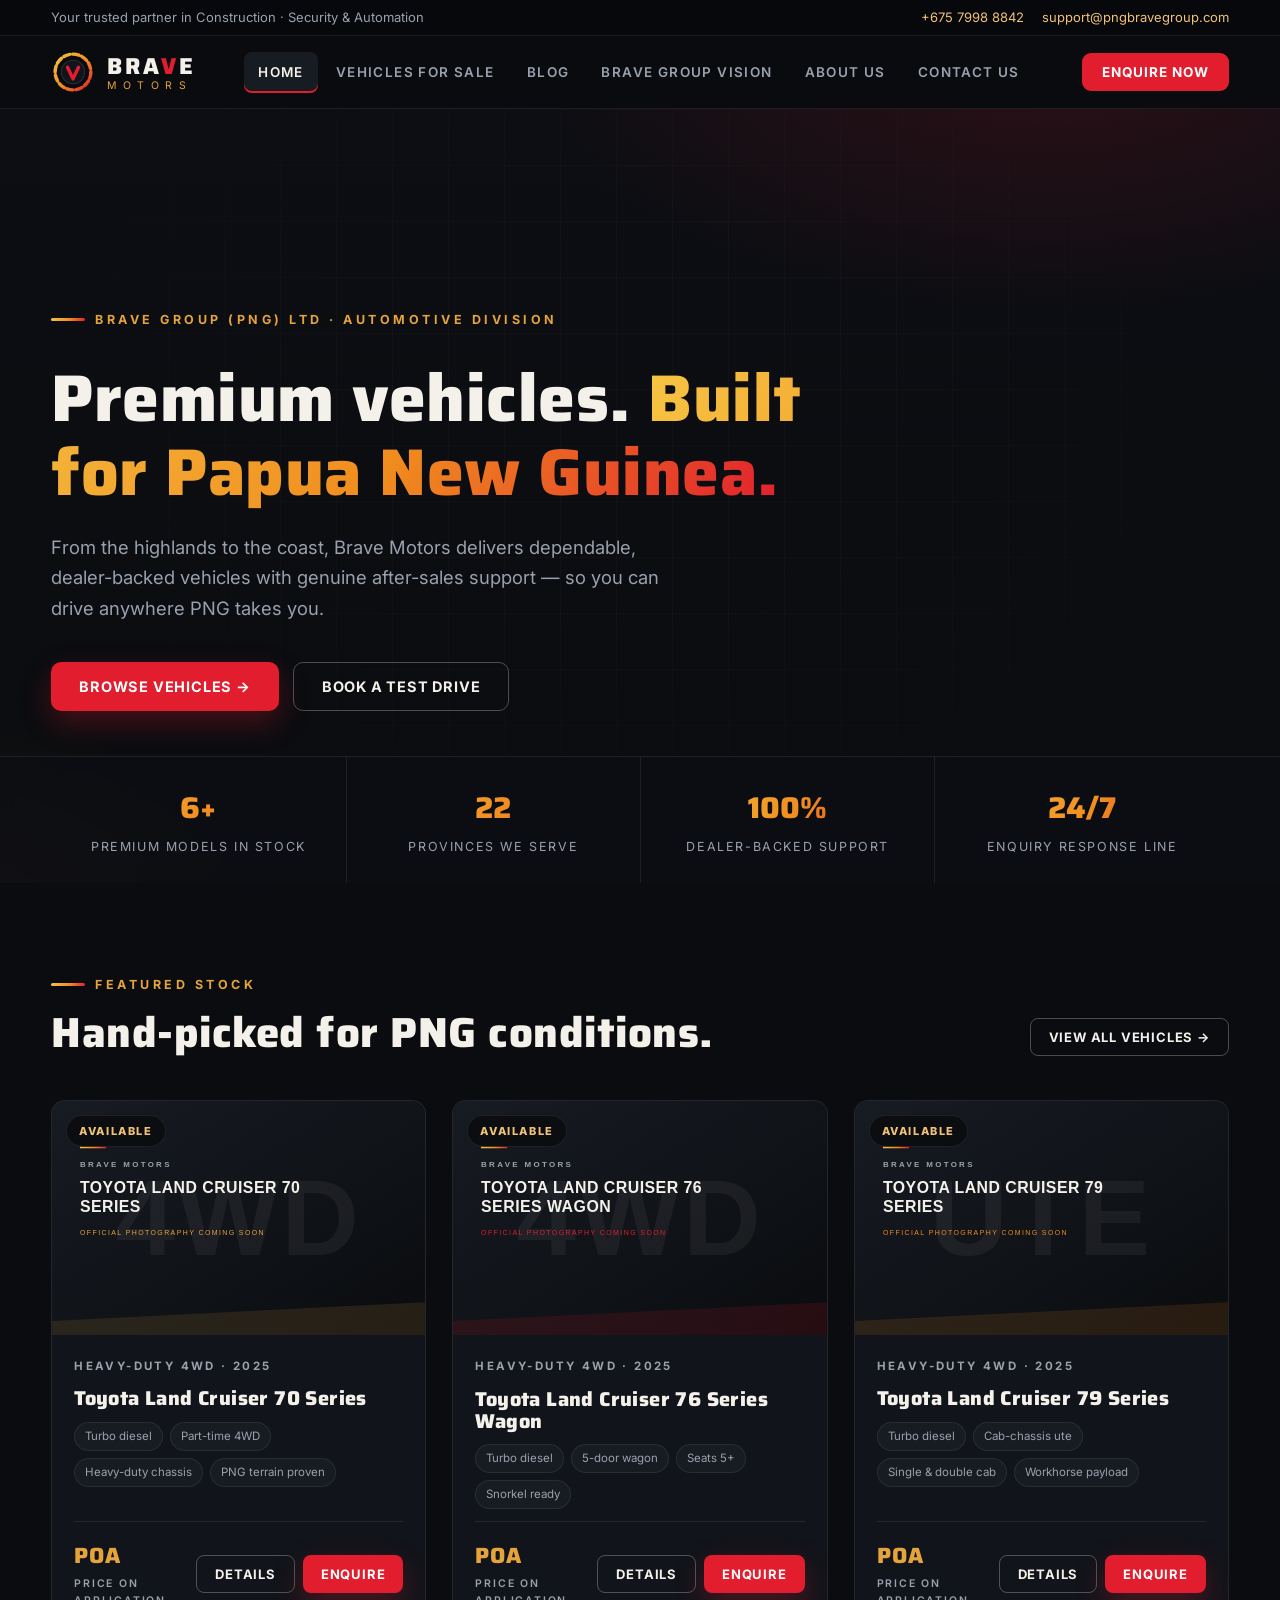
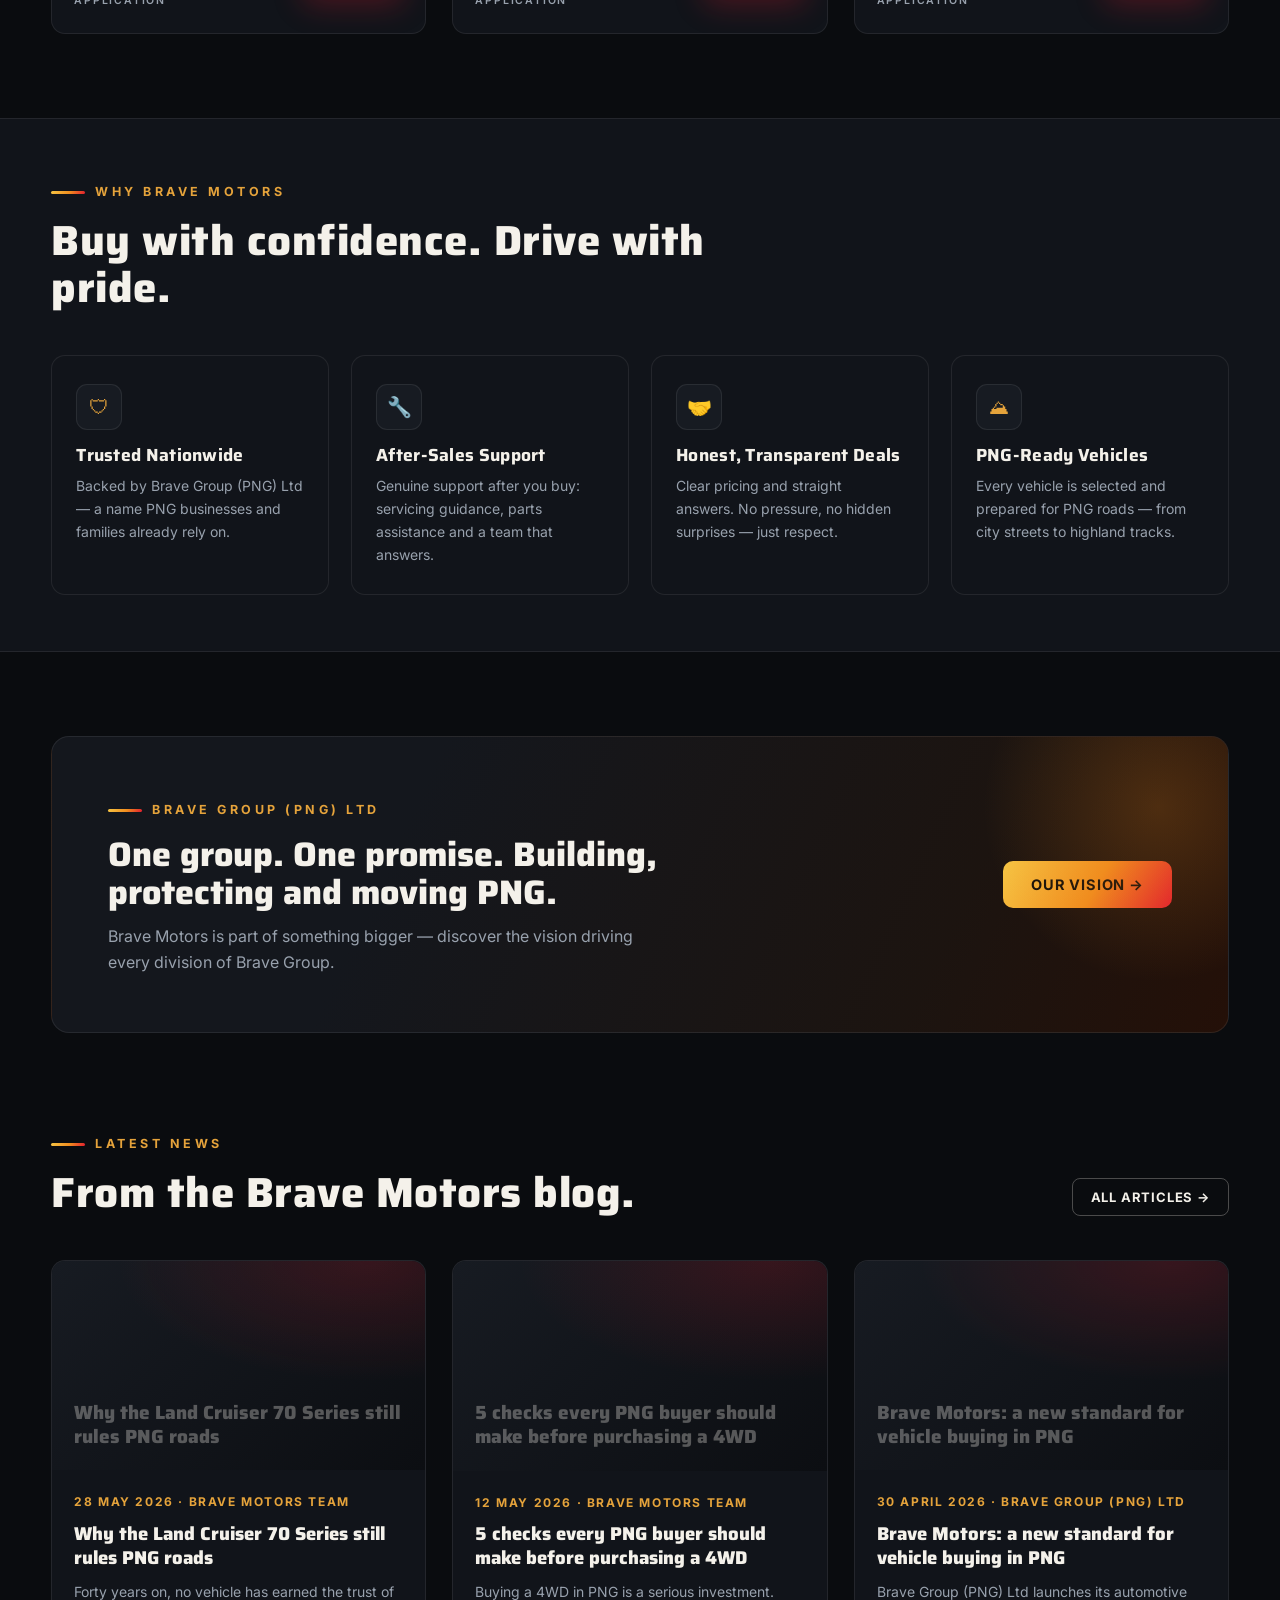
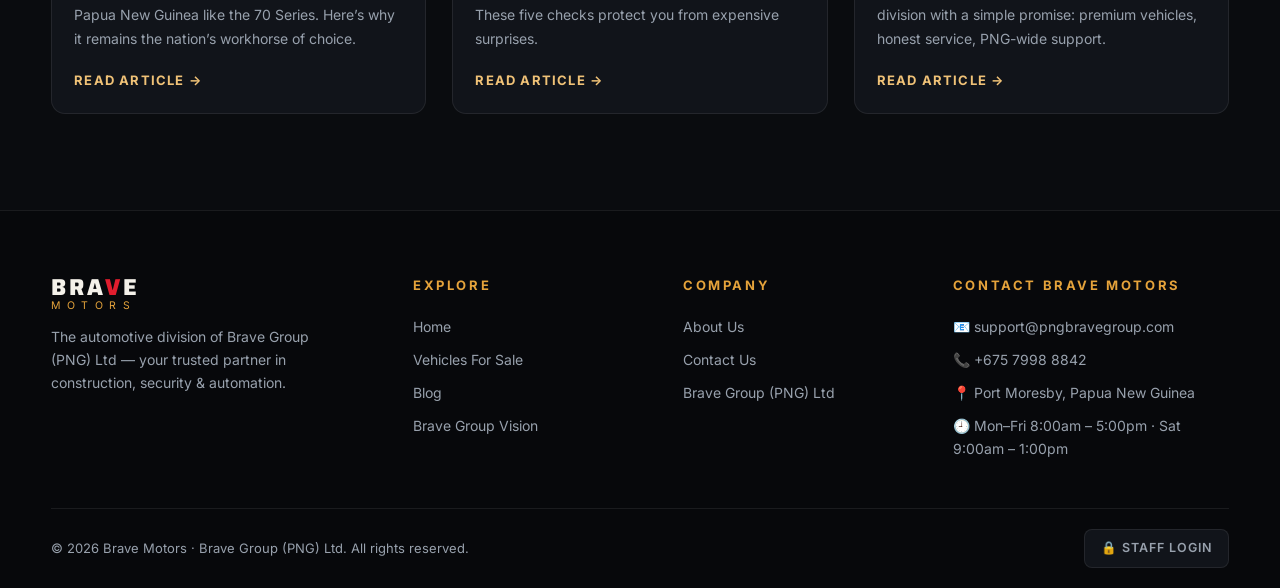
==== index.html @ 189b2dd5 "Brave Motors premium dealership website Front end: home, vehicles for sale (POA), blog, Brave Group " ====
<!DOCTYPE html>
<html lang="en">
<head>
  <meta charset="UTF-8" />
  <meta name="viewport" content="width=device-width, initial-scale=1.0" />
  <title>Brave Motors — Premium Vehicle Dealership | Papua New Guinea</title>
  <meta name="description" content="Brave Motors, the automotive division of Brave Group (PNG) Ltd. Premium, PNG-ready vehicles — Land Cruiser 70/76/79 Series, Hilux Travo, Kia Optima, Foton V9 — with genuine dealer support." />
  <link rel="preconnect" href="https://fonts.googleapis.com" />
  <link rel="preconnect" href="https://fonts.gstatic.com" crossorigin />
  <link href="https://fonts.googleapis.com/css2?family=Saira:wght@600;700;800&family=Inter:wght@400;500;600;700;800&display=swap" rel="stylesheet" />
  <link rel="stylesheet" href="css/main.css" />
  <link rel="icon" href="data:image/svg+xml,%3Csvg xmlns='http://www.w3.org/2000/svg' viewBox='0 0 64 64'%3E%3Ccircle cx='32' cy='32' r='30' fill='%230a0c0f'/%3E%3Ctext x='32' y='44' font-family='Arial Black' font-size='34' font-weight='900' text-anchor='middle' fill='%23e11d2e'%3EV%3C/text%3E%3C/svg%3E" />
</head>
<body>

  <!-- Top bar -->
  <div class="topbar">
    <div class="container">
      <div class="tb-left">Your trusted partner in Construction · Security &amp; Automation</div>
      <div class="tb-right">
        <a id="tb-phone" href="tel:+67579988842">+675 7998 8842</a>
        <a id="tb-email" href="mailto:support@pngbravegroup.com">support@pngbravegroup.com</a>
      </div>
    </div>
  </div>

  <!-- Navigation -->
  <header class="nav">
    <div class="container">
      <a class="brand" href="#home">
        <svg class="brand-mark" viewBox="0 0 64 64" aria-hidden="true">
          <defs>
            <linearGradient id="bm-flame" x1="0" y1="0" x2="1" y2="1">
              <stop offset="0" stop-color="#F6C544"/><stop offset=".55" stop-color="#F08C1E"/><stop offset="1" stop-color="#E11D2E"/>
            </linearGradient>
          </defs>
          <circle cx="32" cy="32" r="26" fill="none" stroke="url(#bm-flame)" stroke-width="5" stroke-dasharray="9 4.5" stroke-linecap="round"/>
          <circle cx="32" cy="32" r="17" fill="#11141a" stroke="#2a2f38" stroke-width="1.5"/>
          <path d="M24 25 L32 42 L40 25" fill="none" stroke="#E11D2E" stroke-width="5" stroke-linecap="round" stroke-linejoin="round"/>
        </svg>
        <span class="brand-text">
          <span class="brand-name">BRA<em>V</em>E</span>
          <span class="brand-sub">MOTORS</span>
        </span>
      </a>
      <nav>
        <ul class="nav-links" id="nav-links">
          <li><a href="#home" data-route="home">HOME</a></li>
          <li><a href="#vehicles" data-route="vehicles">VEHICLES FOR SALE</a></li>
          <li><a href="#blog" data-route="blog">BLOG</a></li>
          <li><a href="#vision" data-route="vision">BRAVE GROUP VISION</a></li>
          <li><a href="#about" data-route="about">ABOUT US</a></li>
          <li><a href="#contact" data-route="contact">CONTACT US</a></li>
        </ul>
      </nav>
      <button class="nav-cta" onclick="location.hash='#contact'">ENQUIRE NOW</button>
      <button class="nav-burger" id="nav-burger" aria-label="Menu">☰</button>
    </div>
  </header>

  <main>
    <!-- ============ HOME ============ -->
    <section class="page" id="page-home">
      <div class="hero">
        <div class="container">
          <div class="hero-inner">
            <span class="kicker" id="hero-kicker">Brave Group (PNG) Ltd · Automotive Division</span>
            <h1 id="hero-title">Premium vehicles. <span class="accent">Built for Papua New Guinea.</span></h1>
            <p id="hero-sub"></p>
            <div class="hero-actions">
              <button class="btn btn-red" onclick="location.hash='#vehicles'">BROWSE VEHICLES →</button>
              <button class="btn btn-ghost" onclick="location.hash='#contact'">BOOK A TEST DRIVE</button>
            </div>
          </div>
        </div>
        <div class="hero-strip" style="position:absolute;bottom:0;left:0;right:0;">
          <div class="container">
            <div class="stats-row" id="stats-row"></div>
          </div>
        </div>
      </div>

      <div class="section">
        <div class="container">
          <div class="section-head" style="display:flex;justify-content:space-between;align-items:flex-end;gap:20px;max-width:none;flex-wrap:wrap;">
            <div>
              <span class="kicker">Featured Stock</span>
              <h2>Hand-picked for PNG conditions.</h2>
            </div>
            <button class="btn btn-ghost btn-sm" onclick="location.hash='#vehicles'">VIEW ALL VEHICLES →</button>
          </div>
          <div class="veh-grid" id="featured-grid"></div>
        </div>
      </div>

      <div class="section tight" style="background:var(--surface);border-top:1px solid var(--line);border-bottom:1px solid var(--line);">
        <div class="container">
          <div class="section-head">
            <span class="kicker">Why Brave Motors</span>
            <h2>Buy with confidence. Drive with pride.</h2>
          </div>
          <div class="feat-grid">
            <div class="feat"><div class="ico">🛡</div><h3>Trusted Nationwide</h3><p>Backed by Brave Group (PNG) Ltd — a name PNG businesses and families already rely on.</p></div>
            <div class="feat"><div class="ico">🔧</div><h3>After-Sales Support</h3><p>Genuine support after you buy: servicing guidance, parts assistance and a team that answers.</p></div>
            <div class="feat"><div class="ico">🤝</div><h3>Honest, Transparent Deals</h3><p>Clear pricing and straight answers. No pressure, no hidden surprises — just respect.</p></div>
            <div class="feat"><div class="ico">⛰</div><h3>PNG-Ready Vehicles</h3><p>Every vehicle is selected and prepared for PNG roads — from city streets to highland tracks.</p></div>
          </div>
        </div>
      </div>

      <div class="section">
        <div class="container">
          <div class="group-banner">
            <div>
              <span class="kicker">Brave Group (PNG) Ltd</span>
              <h2>One group. One promise. Building, protecting and moving PNG.</h2>
              <p>Brave Motors is part of something bigger — discover the vision driving every division of Brave Group.</p>
            </div>
            <button class="btn btn-gold" style="flex:none;" onclick="location.hash='#vision'">OUR VISION →</button>
          </div>
        </div>
      </div>

      <div class="section tight" style="padding-top:10px;">
        <div class="container">
          <div class="section-head" style="display:flex;justify-content:space-between;align-items:flex-end;gap:20px;max-width:none;flex-wrap:wrap;">
            <div>
              <span class="kicker">Latest News</span>
              <h2>From the Brave Motors blog.</h2>
            </div>
            <button class="btn btn-ghost btn-sm" onclick="location.hash='#blog'">ALL ARTICLES →</button>
          </div>
          <div class="post-grid" id="home-posts"></div>
        </div>
      </div>
    </section>

    <!-- ============ VEHICLES ============ -->
    <section class="page" id="page-vehicles">
      <div class="section">
        <div class="container">
          <div class="section-head">
            <span class="kicker">Vehicles For Sale</span>
            <h2>Current stock.</h2>
            <p>Every vehicle is inspected, PNG-prepared and backed by the Brave Motors team. Prices on application — enquire for today's best price.</p>
          </div>
          <div class="filter-row" id="filter-row"></div>
          <div class="veh-grid" id="vehicles-grid"></div>
        </div>
      </div>
    </section>

    <!-- ============ BLOG ============ -->
    <section class="page" id="page-blog">
      <div class="section">
        <div class="container">
          <div id="blog-list">
            <div class="section-head">
              <span class="kicker">Blog</span>
              <h2>News, advice &amp; stories.</h2>
              <p>Buying guides, vehicle news and updates from the Brave Motors team.</p>
            </div>
            <div class="post-grid" id="blog-grid"></div>
          </div>
          <div id="blog-reader" class="reader" style="display:none;"></div>
        </div>
      </div>
    </section>

    <!-- ============ VISION ============ -->
    <section class="page" id="page-vision">
      <div class="section">
        <div class="container">
          <div class="section-head">
            <span class="kicker">Brave Group Vision</span>
            <h2 id="vision-title">The Brave Group vision.</h2>
          </div>
          <div class="split">
            <div>
              <div class="statement" id="vision-statement"></div>
              <div class="prose" id="vision-body"></div>
            </div>
            <div class="pillars" id="vision-pillars"></div>
          </div>
        </div>
      </div>
    </section>

    <!-- ============ ABOUT ============ -->
    <section class="page" id="page-about">
      <div class="section">
        <div class="container">
          <div class="section-head">
            <span class="kicker">About Us</span>
            <h2 id="about-title">A dealership PNG can count on.</h2>
          </div>
          <div class="split">
            <div>
              <div class="prose" id="about-body"></div>
              <ul class="check-list" id="about-points"></ul>
            </div>
            <div class="info-card" id="about-info"></div>
          </div>
        </div>
      </div>
    </section>

    <!-- ============ CONTACT ============ -->
    <section class="page" id="page-contact">
      <div class="section">
        <div class="container">
          <div class="section-head">
            <span class="kicker">Contact Us</span>
            <h2>Let's get you on the road.</h2>
            <p>Send us a message and the Brave Motors team will get back to you — usually within one business day.</p>
          </div>
          <div class="contact-grid">
            <div class="form-card">
              <form id="contact-form">
                <div class="field">
                  <label for="cf-name">Your Name</label>
                  <input type="text" id="cf-name" name="name" required placeholder="e.g. John Kaupa" />
                </div>
                <div class="field">
                  <label for="cf-email">Email Address</label>
                  <input type="email" id="cf-email" name="email" required placeholder="you@example.com" />
                </div>
                <div class="field">
                  <label for="cf-message">Message</label>
                  <textarea id="cf-message" name="message" required placeholder="Tell us which vehicle you're interested in, or how we can help…"></textarea>
                </div>
                <button type="submit" class="btn btn-red" id="cf-submit" style="width:100%;justify-content:center;">SEND MESSAGE</button>
                <p class="form-note">Your message goes directly to <b id="cf-note-email">support@pngbravegroup.com</b>.</p>
              </form>
            </div>
            <div class="info-card" id="contact-info"></div>
          </div>
        </div>
      </div>
    </section>
  </main>

  <!-- Footer -->
  <footer class="footer">
    <div class="container">
      <div class="footer-grid">
        <div>
          <a class="brand" href="#home" style="margin-bottom:6px;">
            <span class="brand-text">
              <span class="brand-name">BRA<em>V</em>E</span>
              <span class="brand-sub">MOTORS</span>
            </span>
          </a>
          <p class="blurb">The automotive division of Brave Group (PNG) Ltd — your trusted partner in construction, security &amp; automation.</p>
        </div>
        <div>
          <h4>Explore</h4>
          <ul>
            <li><a href="#home">Home</a></li>
            <li><a href="#vehicles">Vehicles For Sale</a></li>
            <li><a href="#blog">Blog</a></li>
            <li><a href="#vision">Brave Group Vision</a></li>
          </ul>
        </div>
        <div>
          <h4>Company</h4>
          <ul>
            <li><a href="#about">About Us</a></li>
            <li><a href="#contact">Contact Us</a></li>
            <li><a href="https://bravegrouppng.com/" target="_blank" rel="noopener">Brave Group (PNG) Ltd</a></li>
          </ul>
        </div>
        <div>
          <h4>Contact Brave Motors</h4>
          <ul>
            <li>📧 <a id="ft-email" href="mailto:support@pngbravegroup.com">support@pngbravegroup.com</a></li>
            <li>📞 <a id="ft-phone" href="tel:+67579988842">+675 7998 8842</a></li>
            <li id="ft-location">📍 Port Moresby, Papua New Guinea</li>
            <li id="ft-hours">🕘 Mon–Fri 8:00am – 5:00pm</li>
          </ul>
        </div>
      </div>
      <div class="footer-bottom">
        <span id="ft-copy">© 2026 Brave Motors · Brave Group (PNG) Ltd. All rights reserved.</span>
        <a class="admin-link" href="admin.html">🔒 STAFF LOGIN</a>
      </div>
    </div>
  </footer>

  <!-- Vehicle detail modal -->
  <div class="modal-wrap" id="veh-modal">
    <div class="modal">
      <button class="modal-close" onclick="closeVehicleModal()">✕</button>
      <div class="modal-media"><img id="vm-img" alt="" /></div>
      <div class="modal-body">
        <div class="veh-cat" id="vm-cat"></div>
        <h3 id="vm-name"></h3>
        <div class="veh-specs" id="vm-specs"></div>
        <p id="vm-desc"></p>
        <div class="veh-foot" style="border-top:1px solid var(--line);">
          <div class="veh-price" id="vm-price">POA<small>PRICE ON APPLICATION</small></div>
          <button class="btn btn-red" id="vm-enquire">ENQUIRE NOW →</button>
        </div>
      </div>
    </div>
  </div>

  <div class="toast" id="toast"></div>

  <script src="js/store.js"></script>
  <script src="js/main.js"></script>
</body>
</html>
---- css/main.css ----
/* ============================================================
   Brave Motors — front-end styles
   Theme: obsidian charcoal + champagne gold + brave red
   ============================================================ */
:root {
  --bg: #0a0c0f;
  --surface: #11141a;
  --surface-2: #171b22;
  --line: rgba(255, 255, 255, 0.08);
  --ivory: #f4f1ea;
  --muted: #98a1ad;
  --red: #e11d2e;
  --red-deep: #b3121f;
  --gold: #e5a33b;
  --gold-soft: #f0c277;
  --flame: linear-gradient(120deg, #f6c544, #f08c1e 55%, #e11d2e);
  --radius: 14px;
  --shadow: 0 18px 50px rgba(0, 0, 0, 0.45);
  --font-display: 'Saira', 'Inter', sans-serif;
  --font-body: 'Inter', system-ui, sans-serif;
}

* { margin: 0; padding: 0; box-sizing: border-box; }
html { scroll-behavior: smooth; }

body {
  background: var(--bg);
  color: var(--ivory);
  font-family: var(--font-body);
  font-size: 16px;
  line-height: 1.65;
  -webkit-font-smoothing: antialiased;
}

img { max-width: 100%; display: block; }
a { color: inherit; text-decoration: none; }
button { font-family: inherit; cursor: pointer; }

.container { width: min(1180px, 92%); margin: 0 auto; }

::selection { background: var(--red); color: #fff; }

/* ---------- Top bar ---------- */
.topbar {
  background: #07080b;
  border-bottom: 1px solid var(--line);
  font-size: 13px;
  color: var(--muted);
}
.topbar .container {
  display: flex; justify-content: space-between; align-items: center;
  padding: 7px 0; gap: 16px;
}
.topbar a { color: var(--gold-soft); }
.topbar a:hover { color: var(--gold); }
.topbar .tb-right { display: flex; gap: 18px; white-space: nowrap; }
@media (max-width: 720px) { .topbar .tb-left { display: none; } .topbar .container { justify-content: center; } }

/* ---------- Navigation ---------- */
.nav {
  position: sticky; top: 0; z-index: 90;
  background: rgba(10, 12, 15, 0.92);
  backdrop-filter: blur(14px);
  border-bottom: 1px solid var(--line);
}
.nav .container {
  display: flex; align-items: center; justify-content: space-between;
  padding: 14px 0; gap: 20px;
}
.brand { display: flex; align-items: center; gap: 12px; }
.brand-mark { width: 44px; height: 44px; flex: none; }
.brand-text { line-height: 1.05; }
.brand-name {
  font-family: var(--font-display); font-weight: 800; font-size: 23px;
  letter-spacing: 3px; display: block;
}
.brand-name em { font-style: normal; color: var(--red); }
.brand-sub {
  font-size: 10.5px; letter-spacing: 6.5px; color: var(--gold);
  display: block; margin-top: 1px;
}
.nav-links { display: flex; gap: 4px; list-style: none; align-items: center; }
.nav-links a {
  display: block; padding: 9px 14px; font-size: 13.5px; font-weight: 600;
  letter-spacing: 1.4px; color: var(--muted); border-radius: 8px;
  transition: color 0.2s, background 0.2s;
}
.nav-links a:hover { color: var(--ivory); }
.nav-links a.active { color: var(--ivory); background: var(--surface-2); box-shadow: inset 0 -2px 0 var(--red); }
.nav-cta {
  background: var(--red); color: #fff; border: none; border-radius: 9px;
  padding: 11px 20px; font-weight: 700; font-size: 13.5px; letter-spacing: 1px;
  transition: background 0.2s, transform 0.15s;
}
.nav-cta:hover { background: var(--red-deep); transform: translateY(-1px); }
.nav-burger {
  display: none; background: none; border: 1px solid var(--line); color: var(--ivory);
  border-radius: 8px; width: 42px; height: 42px; font-size: 19px;
}
@media (max-width: 980px) {
  .nav-links {
    display: none; position: absolute; top: 100%; left: 0; right: 0;
    background: #0c0e12; border-bottom: 1px solid var(--line);
    flex-direction: column; align-items: stretch; padding: 12px 4%; gap: 2px;
  }
  .nav-links.open { display: flex; }
  .nav-burger { display: block; }
  .nav-cta { display: none; }
}

/* ---------- Pages / sections ---------- */
.page { display: none; }
.page.active { display: block; animation: fadeUp 0.45s ease both; }
@keyframes fadeUp { from { opacity: 0; transform: translateY(14px); } to { opacity: 1; transform: none; } }

.section { padding: 84px 0; }
.section.tight { padding: 56px 0; }
.section-head { max-width: 720px; margin-bottom: 44px; }
.kicker {
  display: inline-flex; align-items: center; gap: 10px;
  font-size: 12.5px; font-weight: 700; letter-spacing: 3.5px; color: var(--gold);
  text-transform: uppercase; margin-bottom: 14px;
}
.kicker::before { content: ''; width: 34px; height: 3px; background: var(--flame); border-radius: 2px; }
h1, h2, h3 { font-family: var(--font-display); line-height: 1.12; }
.section-head h2 { font-size: clamp(28px, 4vw, 42px); font-weight: 800; letter-spacing: 0.5px; }
.section-head p { color: var(--muted); margin-top: 14px; font-size: 16.5px; }

/* ---------- Hero ---------- */
.hero {
  position: relative; overflow: hidden;
  min-height: 86vh; display: flex; align-items: center;
  background:
    radial-gradient(900px 480px at 82% -10%, rgba(225, 29, 46, 0.16), transparent 60%),
    radial-gradient(700px 420px at -8% 110%, rgba(229, 163, 59, 0.12), transparent 60%),
    linear-gradient(180deg, #0c0e13, #0a0c0f);
}
.hero::after {
  content: ''; position: absolute; inset: 0; pointer-events: none;
  background-image: linear-gradient(rgba(255,255,255,0.025) 1px, transparent 1px),
    linear-gradient(90deg, rgba(255,255,255,0.025) 1px, transparent 1px);
  background-size: 56px 56px;
  mask-image: radial-gradient(ellipse at 50% 40%, #000 30%, transparent 75%);
}
.hero-inner { position: relative; z-index: 2; padding: 110px 0 90px; max-width: 780px; }
.hero h1 {
  font-size: clamp(38px, 6vw, 66px); font-weight: 800; letter-spacing: 0.5px;
  margin: 18px 0 22px;
}
.hero h1 .accent { background: var(--flame); -webkit-background-clip: text; background-clip: text; color: transparent; }
.hero p { color: var(--muted); font-size: clamp(16px, 2vw, 18.5px); max-width: 620px; }
.hero-actions { display: flex; gap: 14px; margin-top: 38px; flex-wrap: wrap; }

.btn {
  display: inline-flex; align-items: center; gap: 9px;
  border-radius: 10px; padding: 15px 28px; font-weight: 700; font-size: 14.5px;
  letter-spacing: 0.8px; border: none; transition: transform 0.15s, background 0.2s, border-color 0.2s, color 0.2s;
}
.btn:hover { transform: translateY(-2px); }
.btn-red { background: var(--red); color: #fff; box-shadow: 0 12px 30px rgba(225, 29, 46, 0.28); }
.btn-red:hover { background: var(--red-deep); }
.btn-ghost { background: transparent; color: var(--ivory); border: 1px solid rgba(244, 241, 234, 0.28); }
.btn-ghost:hover { border-color: var(--gold); color: var(--gold-soft); }
.btn-gold { background: var(--flame); color: #16100a; }
.btn-sm { padding: 10px 18px; font-size: 13px; border-radius: 8px; }

.hero-strip {
  position: relative; z-index: 2;
  border-top: 1px solid var(--line);
  background: rgba(13, 15, 20, 0.72); backdrop-filter: blur(8px);
}
.stats-row { display: grid; grid-template-columns: repeat(4, 1fr); }
.stat {
  padding: 26px 20px; text-align: center;
  border-left: 1px solid var(--line);
}
.stat:first-child { border-left: none; }
.stat .v {
  font-family: var(--font-display); font-size: 30px; font-weight: 800;
  background: var(--flame); -webkit-background-clip: text; background-clip: text; color: transparent;
}
.stat .l { color: var(--muted); font-size: 12.5px; letter-spacing: 1.6px; text-transform: uppercase; margin-top: 4px; }
@media (max-width: 760px) {
  .stats-row { grid-template-columns: repeat(2, 1fr); }
  .stat:nth-child(3) { border-left: none; }
  .stat { border-top: 1px solid var(--line); }
  .stat:nth-child(-n+2) { border-top: none; }
}

/* ---------- Vehicle cards ---------- */
.veh-grid { display: grid; grid-template-columns: repeat(3, 1fr); gap: 26px; }
@media (max-width: 980px) { .veh-grid { grid-template-columns: repeat(2, 1fr); } }
@media (max-width: 640px) { .veh-grid { grid-template-columns: 1fr; } }

.veh-card {
  background: var(--surface); border: 1px solid var(--line); border-radius: var(--radius);
  overflow: hidden; display: flex; flex-direction: column;
  transition: transform 0.25s, border-color 0.25s, box-shadow 0.25s;
}
.veh-card:hover { transform: translateY(-6px); border-color: rgba(229, 163, 59, 0.45); box-shadow: var(--shadow); }
.veh-media { position: relative; aspect-ratio: 8 / 5; overflow: hidden; background: var(--surface-2); }
.veh-media img { width: 100%; height: 100%; object-fit: cover; transition: transform 0.5s; }
.veh-card:hover .veh-media img { transform: scale(1.045); }
.veh-badge {
  position: absolute; top: 14px; left: 14px; z-index: 2;
  font-size: 11px; font-weight: 800; letter-spacing: 1.6px; text-transform: uppercase;
  padding: 6px 12px; border-radius: 999px; background: rgba(10, 12, 15, 0.82);
  border: 1px solid var(--line); color: var(--gold-soft);
}
.veh-badge.sold { color: #ff8d96; border-color: rgba(225, 29, 46, 0.5); }
.veh-badge.incoming { color: #9cc3ff; }
.veh-body { padding: 22px 22px 24px; display: flex; flex-direction: column; gap: 12px; flex: 1; }
.veh-cat { font-size: 11.5px; font-weight: 700; letter-spacing: 2.4px; text-transform: uppercase; color: var(--muted); }
.veh-name { font-size: 20px; font-weight: 800; letter-spacing: 0.4px; }
.veh-specs { display: flex; flex-wrap: wrap; gap: 7px; }
.veh-specs span {
  font-size: 11.5px; color: var(--muted); border: 1px solid var(--line);
  padding: 4px 10px; border-radius: 999px; background: var(--surface-2);
}
.veh-foot {
  margin-top: auto; padding-top: 16px; border-top: 1px solid var(--line);
  display: flex; align-items: center; justify-content: space-between; gap: 10px;
}
.veh-price { font-family: var(--font-display); font-size: 22px; font-weight: 800; color: var(--gold); letter-spacing: 1px; }
.veh-price small { display: block; font-family: var(--font-body); font-size: 10.5px; font-weight: 600; letter-spacing: 1.8px; color: var(--muted); }
.veh-actions { display: flex; gap: 8px; }

.filter-row { display: flex; gap: 10px; flex-wrap: wrap; margin-bottom: 36px; }
.chip {
  background: var(--surface); border: 1px solid var(--line); color: var(--muted);
  border-radius: 999px; padding: 9px 20px; font-size: 13px; font-weight: 600; letter-spacing: 0.6px;
  transition: all 0.2s;
}
.chip:hover { color: var(--ivory); border-color: rgba(229, 163, 59, 0.4); }
.chip.active { background: var(--flame); color: #16100a; border-color: transparent; font-weight: 700; }

/* ---------- Feature cards ---------- */
.feat-grid { display: grid; grid-template-columns: repeat(4, 1fr); gap: 22px; }
@media (max-width: 980px) { .feat-grid { grid-template-columns: repeat(2, 1fr); } }
@media (max-width: 560px) { .feat-grid { grid-template-columns: 1fr; } }
.feat {
  background: var(--surface); border: 1px solid var(--line); border-radius: var(--radius);
  padding: 28px 24px; position: relative; overflow: hidden; transition: transform 0.25s, border-color 0.25s;
}
.feat::before { content: ''; position: absolute; top: 0; left: 0; right: 0; height: 3px; background: var(--flame); opacity: 0; transition: opacity 0.25s; }
.feat:hover { transform: translateY(-4px); border-color: rgba(229, 163, 59, 0.4); }
.feat:hover::before { opacity: 1; }
.feat .ico {
  width: 46px; height: 46px; border-radius: 11px; display: grid; place-items: center;
  background: var(--surface-2); border: 1px solid var(--line); margin-bottom: 16px;
  color: var(--gold); font-size: 20px;
}
.feat h3 { font-size: 17.5px; font-weight: 700; margin-bottom: 8px; letter-spacing: 0.3px; }
.feat p { color: var(--muted); font-size: 14px; }

/* ---------- Group banner ---------- */
.group-banner {
  position: relative; border-radius: 18px; overflow: hidden;
  background: linear-gradient(115deg, #14171d 30%, #1c1410 75%, #241008);
  border: 1px solid var(--line); padding: 56px;
  display: flex; justify-content: space-between; align-items: center; gap: 36px;
}
.group-banner::after {
  content: ''; position: absolute; right: -120px; top: -120px; width: 380px; height: 380px;
  background: radial-gradient(circle, rgba(240, 140, 30, 0.22), transparent 65%);
}
.group-banner h2 { font-size: clamp(24px, 3.4vw, 34px); font-weight: 800; max-width: 560px; }
.group-banner p { color: var(--muted); margin-top: 12px; max-width: 560px; }
@media (max-width: 820px) { .group-banner { flex-direction: column; align-items: flex-start; padding: 38px 28px; } }

/* ---------- Blog ---------- */
.post-grid { display: grid; grid-template-columns: repeat(3, 1fr); gap: 26px; }
@media (max-width: 980px) { .post-grid { grid-template-columns: repeat(2, 1fr); } }
@media (max-width: 640px) { .post-grid { grid-template-columns: 1fr; } }
.post-card {
  background: var(--surface); border: 1px solid var(--line); border-radius: var(--radius);
  overflow: hidden; cursor: pointer; transition: transform 0.25s, border-color 0.25s, box-shadow 0.25s;
  display: flex; flex-direction: column;
}
.post-card:hover { transform: translateY(-6px); border-color: rgba(229, 163, 59, 0.45); box-shadow: var(--shadow); }
.post-media { aspect-ratio: 16 / 9; background: var(--surface-2); overflow: hidden; }
.post-media img { width: 100%; height: 100%; object-fit: cover; }
.post-media .post-art {
  width: 100%; height: 100%; display: flex; align-items: flex-end; padding: 22px;
  background:
    radial-gradient(420px 200px at 85% 0%, rgba(225, 29, 46, 0.18), transparent 60%),
    linear-gradient(135deg, #171b22, #0c0e12);
  font-family: var(--font-display); font-weight: 800; font-size: 19px; line-height: 1.25; color: rgba(244,241,234,.32);
}
.post-body { padding: 22px; display: flex; flex-direction: column; gap: 10px; flex: 1; }
.post-meta { font-size: 12px; letter-spacing: 1.6px; text-transform: uppercase; color: var(--gold); font-weight: 700; }
.post-title { font-size: 18.5px; font-weight: 800; line-height: 1.3; }
.post-excerpt { color: var(--muted); font-size: 14px; }
.post-more { margin-top: auto; padding-top: 10px; font-size: 13px; font-weight: 700; letter-spacing: 1.2px; color: var(--gold-soft); }

/* ---------- Article reader ---------- */
.reader { max-width: 760px; margin: 0 auto; }
.reader .back { margin-bottom: 28px; }
.reader h2 { font-size: clamp(26px, 4vw, 38px); font-weight: 800; margin: 10px 0 16px; }
.reader .meta { color: var(--gold); font-size: 13px; letter-spacing: 2px; text-transform: uppercase; font-weight: 700; }
.reader-hero { border-radius: var(--radius); overflow: hidden; margin: 26px 0; border: 1px solid var(--line); }
.reader-body p { color: #c9cfd8; margin-bottom: 18px; font-size: 16.5px; }

/* ---------- Vision / About ---------- */
.split { display: grid; grid-template-columns: 1.1fr 0.9fr; gap: 54px; align-items: start; }
@media (max-width: 880px) { .split { grid-template-columns: 1fr; } }
.prose p { color: #c9cfd8; margin-bottom: 16px; font-size: 16px; }
.statement {
  border-left: 3px solid; border-image: var(--flame) 1;
  padding: 6px 0 6px 24px; font-family: var(--font-display);
  font-size: clamp(19px, 2.6vw, 24px); font-weight: 600; line-height: 1.5; color: var(--ivory);
  margin: 26px 0;
}
.pillars { display: grid; gap: 16px; }
.pillar {
  background: var(--surface); border: 1px solid var(--line); border-radius: var(--radius);
  padding: 24px; display: flex; gap: 18px; align-items: flex-start;
}
.pillar .n {
  font-family: var(--font-display); font-weight: 800; font-size: 22px;
  background: var(--flame); -webkit-background-clip: text; background-clip: text; color: transparent;
  min-width: 38px;
}
.pillar h3 { font-size: 17px; margin-bottom: 6px; }
.pillar p { color: var(--muted); font-size: 14px; }
.check-list { list-style: none; display: grid; gap: 13px; margin-top: 8px; }
.check-list li { display: flex; gap: 12px; align-items: flex-start; color: #c9cfd8; font-size: 15px; }
.check-list li::before {
  content: '✓'; color: var(--gold); font-weight: 800; flex: none;
  width: 24px; height: 24px; border-radius: 7px; background: rgba(229, 163, 59, 0.12);
  display: grid; place-items: center; font-size: 13px; margin-top: 1px;
}
.info-card {
  background: var(--surface); border: 1px solid var(--line); border-radius: var(--radius);
  padding: 28px; display: grid; gap: 18px;
}
.info-card .row { display: flex; gap: 14px; align-items: flex-start; }
.info-card .row .ic { color: var(--gold); font-size: 18px; margin-top: 2px; }
.info-card .row b { display: block; font-size: 13.5px; letter-spacing: 0.8px; }
.info-card .row span { color: var(--muted); font-size: 14px; }

/* ---------- Contact ---------- */
.contact-grid { display: grid; grid-template-columns: 1fr 0.85fr; gap: 44px; align-items: start; }
@media (max-width: 880px) { .contact-grid { grid-template-columns: 1fr; } }
.form-card {
  background: var(--surface); border: 1px solid var(--line); border-radius: 16px; padding: 34px;
}
.field { margin-bottom: 18px; }
.field label { display: block; font-size: 12.5px; font-weight: 700; letter-spacing: 1.8px; text-transform: uppercase; color: var(--muted); margin-bottom: 8px; }
.field input, .field textarea, .field select {
  width: 100%; background: var(--surface-2); border: 1px solid var(--line); color: var(--ivory);
  border-radius: 10px; padding: 13px 15px; font-family: inherit; font-size: 15px;
  transition: border-color 0.2s, box-shadow 0.2s;
}
.field input:focus, .field textarea:focus, .field select:focus {
  outline: none; border-color: var(--gold); box-shadow: 0 0 0 3px rgba(229, 163, 59, 0.15);
}
.field textarea { min-height: 140px; resize: vertical; }
.form-note { font-size: 12.5px; color: var(--muted); margin-top: 14px; }

/* ---------- Footer ---------- */
.footer { background: #07080b; border-top: 1px solid var(--line); padding: 64px 0 0; margin-top: 40px; }
.footer-grid { display: grid; grid-template-columns: 1.4fr 1fr 1fr 1.2fr; gap: 40px; padding-bottom: 48px; }
@media (max-width: 880px) { .footer-grid { grid-template-columns: 1fr 1fr; } }
@media (max-width: 560px) { .footer-grid { grid-template-columns: 1fr; } }
.footer h4 { font-size: 13px; letter-spacing: 2.6px; text-transform: uppercase; color: var(--gold); margin-bottom: 18px; }
.footer ul { list-style: none; display: grid; gap: 10px; }
.footer ul a, .footer ul li { color: var(--muted); font-size: 14px; }
.footer ul a:hover { color: var(--ivory); }
.footer .blurb { color: var(--muted); font-size: 14px; margin-top: 14px; max-width: 300px; }
.footer-bottom {
  border-top: 1px solid var(--line); padding: 20px 0;
  display: flex; justify-content: space-between; align-items: center; gap: 14px; flex-wrap: wrap;
  color: var(--muted); font-size: 13px;
}
.admin-link {
  display: inline-flex; align-items: center; gap: 8px;
  background: var(--surface); border: 1px solid var(--line); color: var(--muted);
  border-radius: 8px; padding: 8px 16px; font-size: 12.5px; font-weight: 600; letter-spacing: 1px;
  transition: all 0.2s;
}
.admin-link:hover { color: var(--gold-soft); border-color: rgba(229, 163, 59, 0.45); }

/* ---------- Modal ---------- */
.modal-wrap {
  position: fixed; inset: 0; z-index: 200; display: none;
  align-items: center; justify-content: center; padding: 24px;
  background: rgba(5, 6, 8, 0.78); backdrop-filter: blur(6px);
}
.modal-wrap.open { display: flex; }
.modal {
  background: var(--surface); border: 1px solid var(--line); border-radius: 18px;
  width: min(860px, 100%); max-height: 88vh; overflow: auto; position: relative;
  animation: pop 0.25s ease both;
}
@keyframes pop { from { opacity: 0; transform: scale(0.96) translateY(10px); } to { opacity: 1; transform: none; } }
.modal-close {
  position: absolute; top: 14px; right: 14px; z-index: 3;
  width: 38px; height: 38px; border-radius: 10px; border: 1px solid var(--line);
  background: rgba(10, 12, 15, 0.8); color: var(--ivory); font-size: 17px;
}
.modal-media { aspect-ratio: 16 / 8; overflow: hidden; background: var(--surface-2); }
.modal-media img { width: 100%; height: 100%; object-fit: cover; }
.modal-body { padding: 30px 34px 36px; }
.modal-body .veh-cat { margin-bottom: 6px; }
.modal-body h3 { font-size: 27px; font-weight: 800; margin-bottom: 14px; }
.modal-body p { color: #c9cfd8; margin: 14px 0 20px; }

/* ---------- Toast ---------- */
.toast {
  position: fixed; bottom: 26px; left: 50%; transform: translate(-50%, 20px);
  background: #14171d; border: 1px solid rgba(229, 163, 59, 0.5); color: var(--ivory);
  border-radius: 12px; padding: 14px 24px; font-size: 14.5px; font-weight: 600;
  z-index: 300; opacity: 0; pointer-events: none; transition: all 0.3s; box-shadow: var(--shadow);
  max-width: 92vw; text-align: center;
}
.toast.show { opacity: 1; transform: translate(-50%, 0); }
.toast.err { border-color: rgba(225, 29, 46, 0.6); }

.empty {
  border: 1px dashed var(--line); border-radius: var(--radius); padding: 44px;
  text-align: center; color: var(--muted); grid-column: 1 / -1;
}
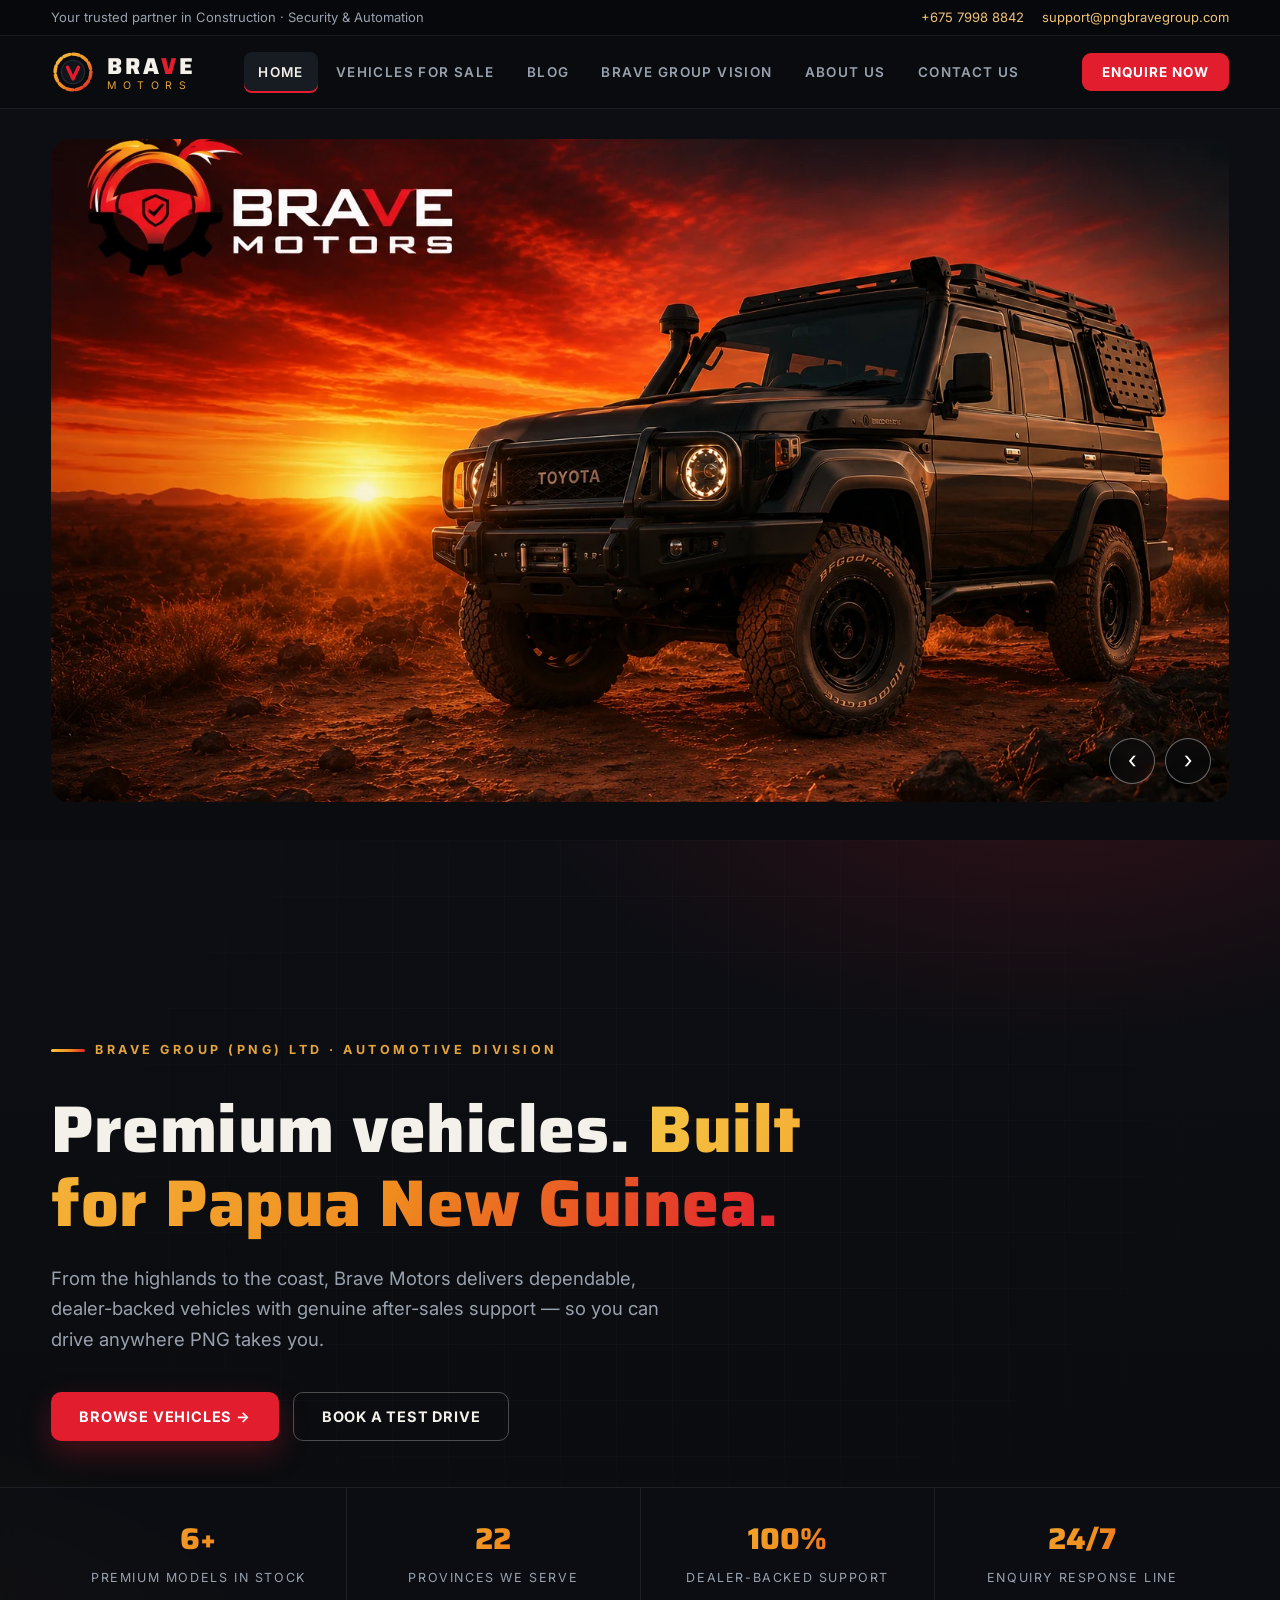
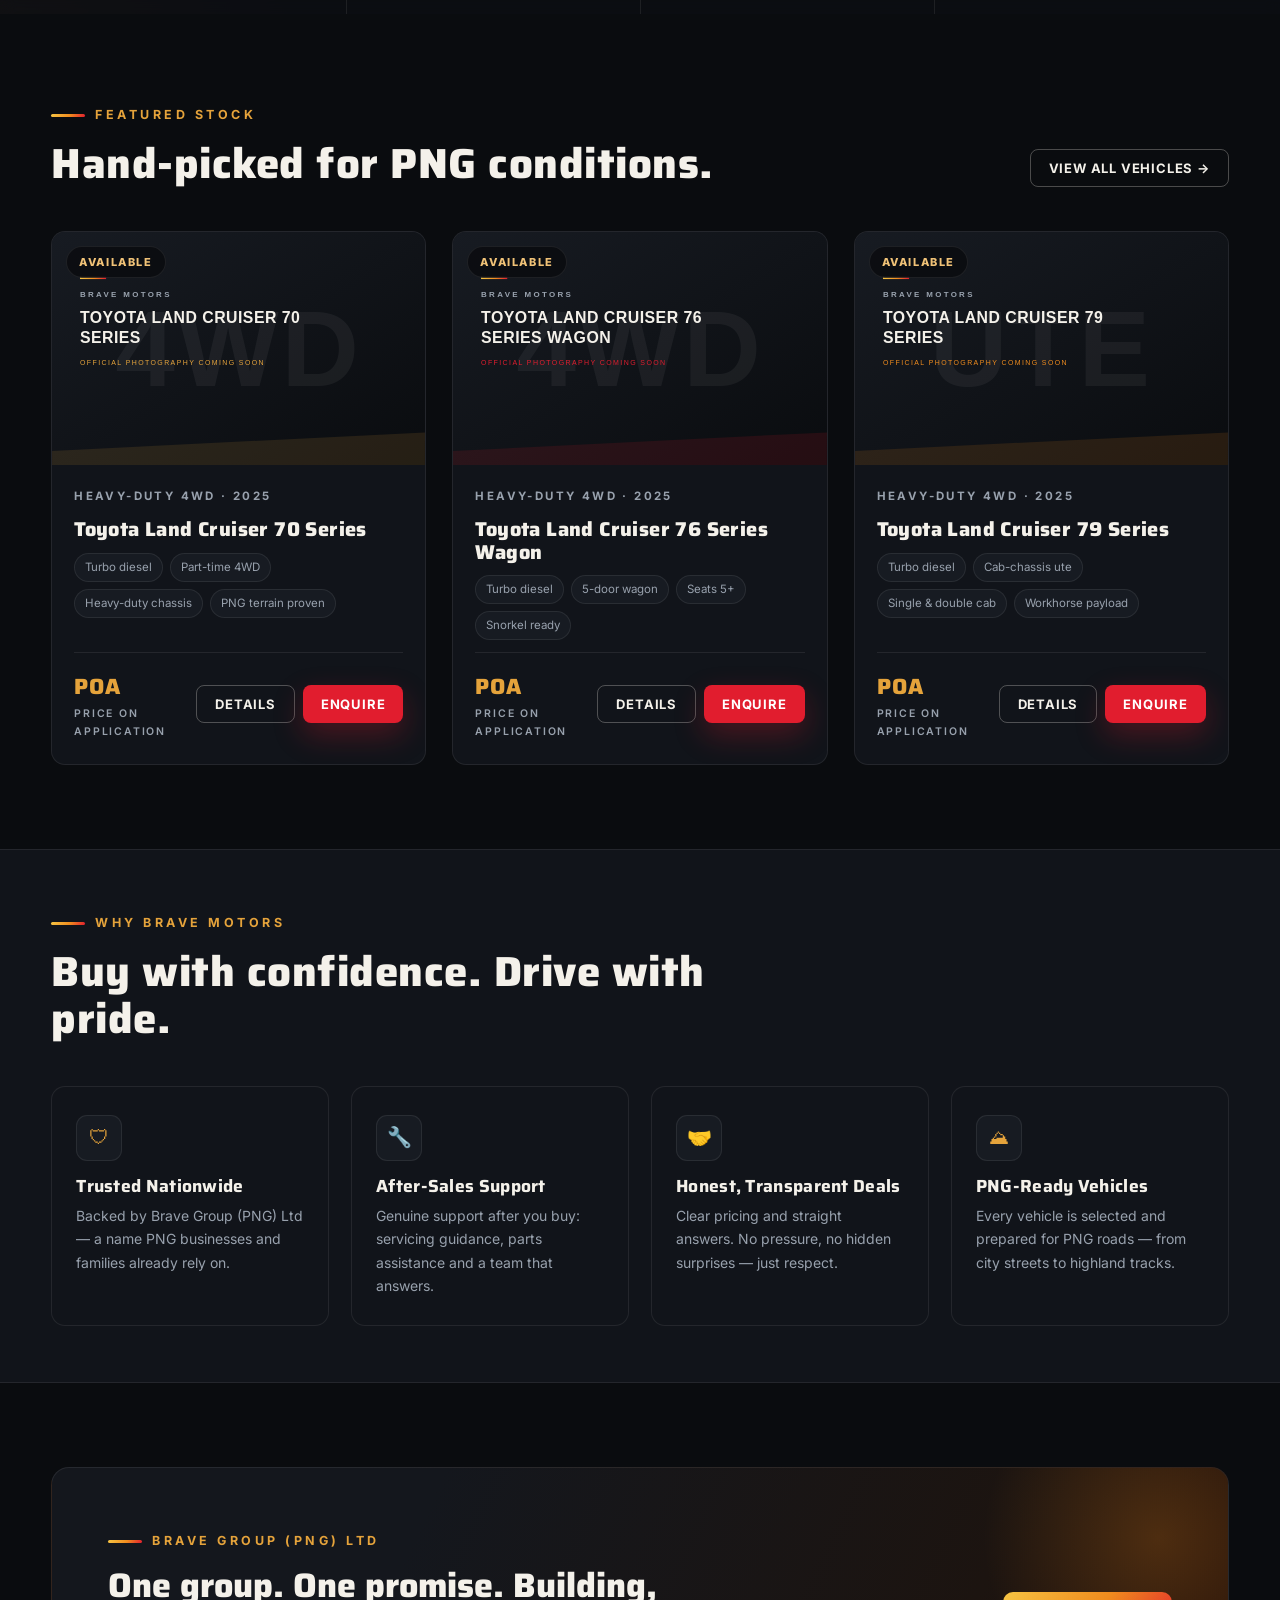
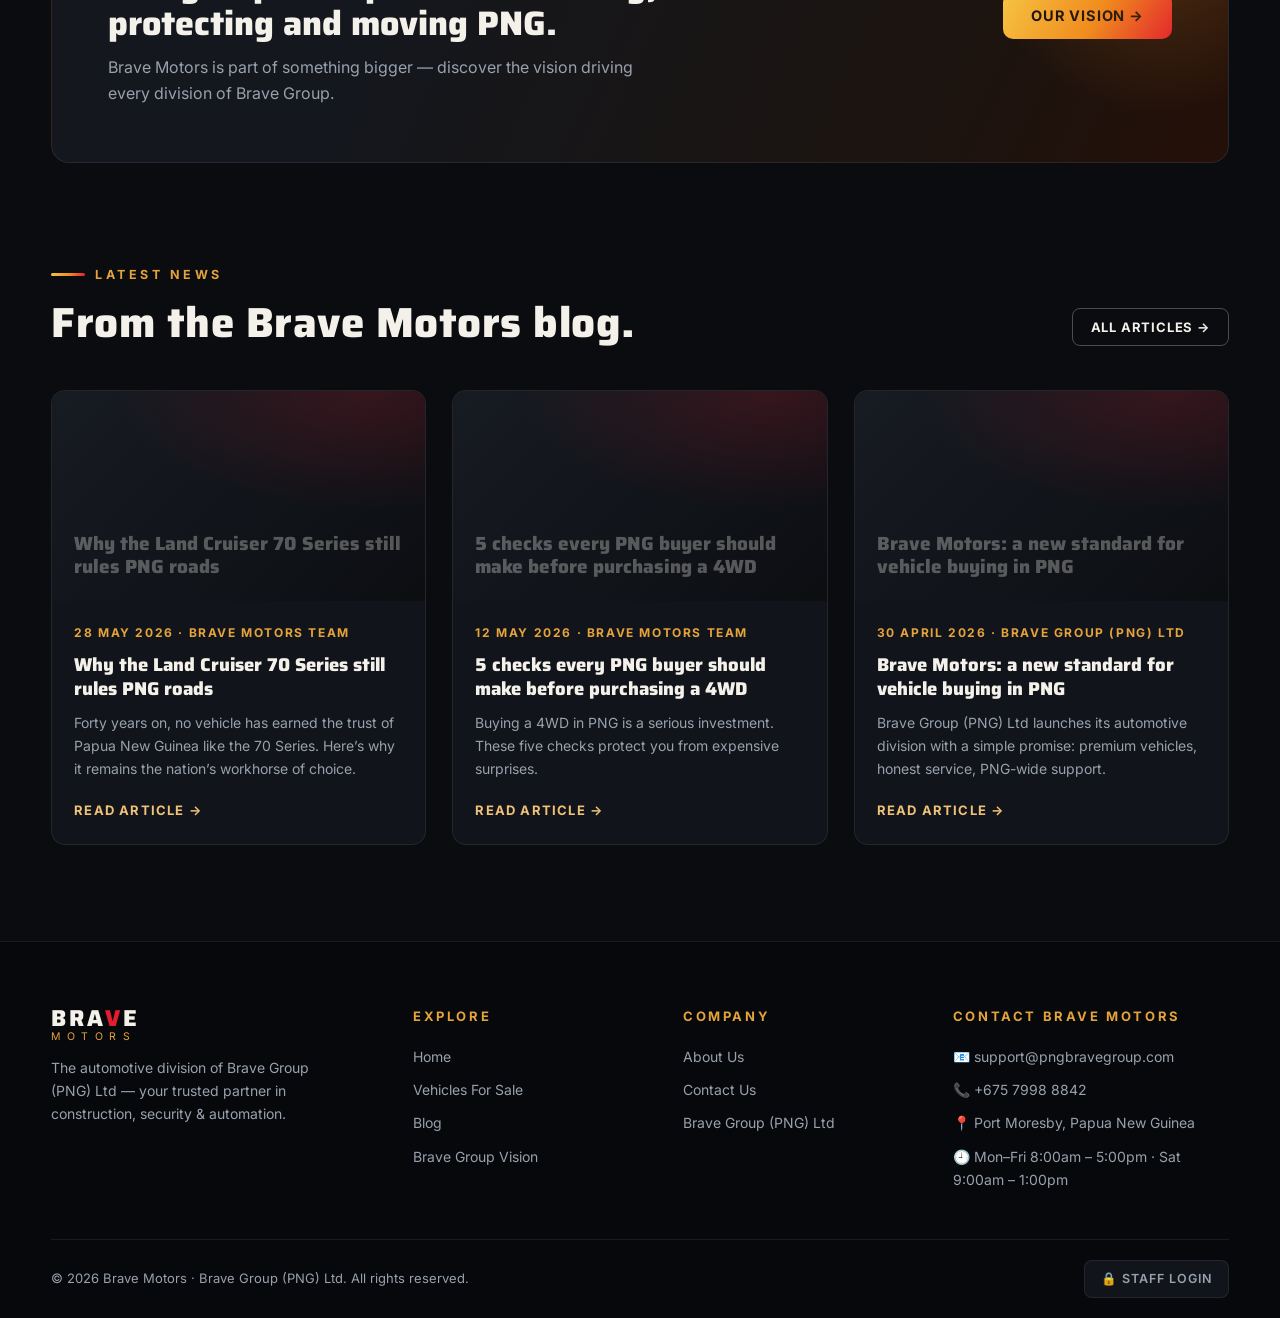
==== commit 2e6f19a5: "Add auto-cycling hero image slider with admin management Homepage hero slider: 5 bundled vehicle ima" ====
--- a/index.html
+++ b/index.html
@@ -61,6 +61,17 @@
   <main>
     <!-- ============ HOME ============ -->
     <section class="page" id="page-home">
+      <div class="hero-slider" id="hero-slider" style="display:none;">
+        <div class="container">
+          <div class="hs-frame">
+            <div class="hs-track" id="hs-track"></div>
+            <div class="hs-nav">
+              <button class="hs-arrow" id="hs-prev" aria-label="Previous image">‹</button>
+              <button class="hs-arrow" id="hs-next" aria-label="Next image">›</button>
+            </div>
+          </div>
+        </div>
+      </div>
       <div class="hero">
         <div class="container">
           <div class="hero-inner">
--- a/css/main.css
+++ b/css/main.css
@@ -126,6 +126,57 @@
 .section-head h2 { font-size: clamp(28px, 4vw, 42px); font-weight: 800; letter-spacing: 0.5px; }
 .section-head p { color: var(--muted); margin-top: 14px; font-size: 16.5px; }
 
+/* ---------- Hero image slider ---------- */
+.hero-slider {
+  padding: 30px 0 38px;
+  background: linear-gradient(180deg, #0c0e13, #0a0c0f);
+}
+.hs-frame {
+  position: relative; width: 100%;
+  aspect-ratio: 1672 / 941; max-height: 80vh;
+  border-radius: 18px; overflow: hidden; background: var(--surface-2);
+  animation: hsGlow 5s ease-in-out infinite;
+}
+@keyframes hsGlow {
+  0%, 100% {
+    box-shadow:
+      0 0 0 1px rgba(255, 255, 255, 0.35),
+      0 0 22px rgba(195, 222, 255, 0.32),
+      0 0 60px rgba(165, 200, 255, 0.16);
+  }
+  50% {
+    box-shadow:
+      0 0 0 1px rgba(255, 255, 255, 0.55),
+      0 0 34px rgba(205, 228, 255, 0.5),
+      0 0 90px rgba(175, 208, 255, 0.26);
+  }
+}
+.hs-track { position: absolute; inset: 0; }
+.hs-slide {
+  position: absolute; inset: 0; opacity: 0;
+  transition: opacity 0.9s ease; pointer-events: none;
+}
+.hs-slide.active { opacity: 1; pointer-events: auto; }
+.hs-slide img { width: 100%; height: 100%; object-fit: cover; display: block; }
+.hs-nav { position: absolute; bottom: 18px; right: 18px; display: flex; gap: 10px; z-index: 6; }
+.hs-arrow {
+  width: 46px; height: 46px; border-radius: 50%;
+  border: 1px solid rgba(255, 255, 255, 0.4);
+  background: rgba(10, 12, 15, 0.55); backdrop-filter: blur(6px);
+  color: #fff; font-size: 24px; line-height: 1; padding-bottom: 3px;
+  display: grid; place-items: center;
+  transition: border-color 0.2s, color 0.2s, transform 0.15s, background 0.2s;
+}
+.hs-arrow:hover {
+  border-color: var(--gold); color: var(--gold-soft);
+  background: rgba(10, 12, 15, 0.75); transform: translateY(-2px);
+}
+@media (max-width: 640px) {
+  .hero-slider { padding: 18px 0 24px; }
+  .hs-frame { aspect-ratio: 4 / 3; }
+  .hs-arrow { width: 40px; height: 40px; font-size: 20px; }
+}
+
 /* ---------- Hero ---------- */
 .hero {
   position: relative; overflow: hidden;
